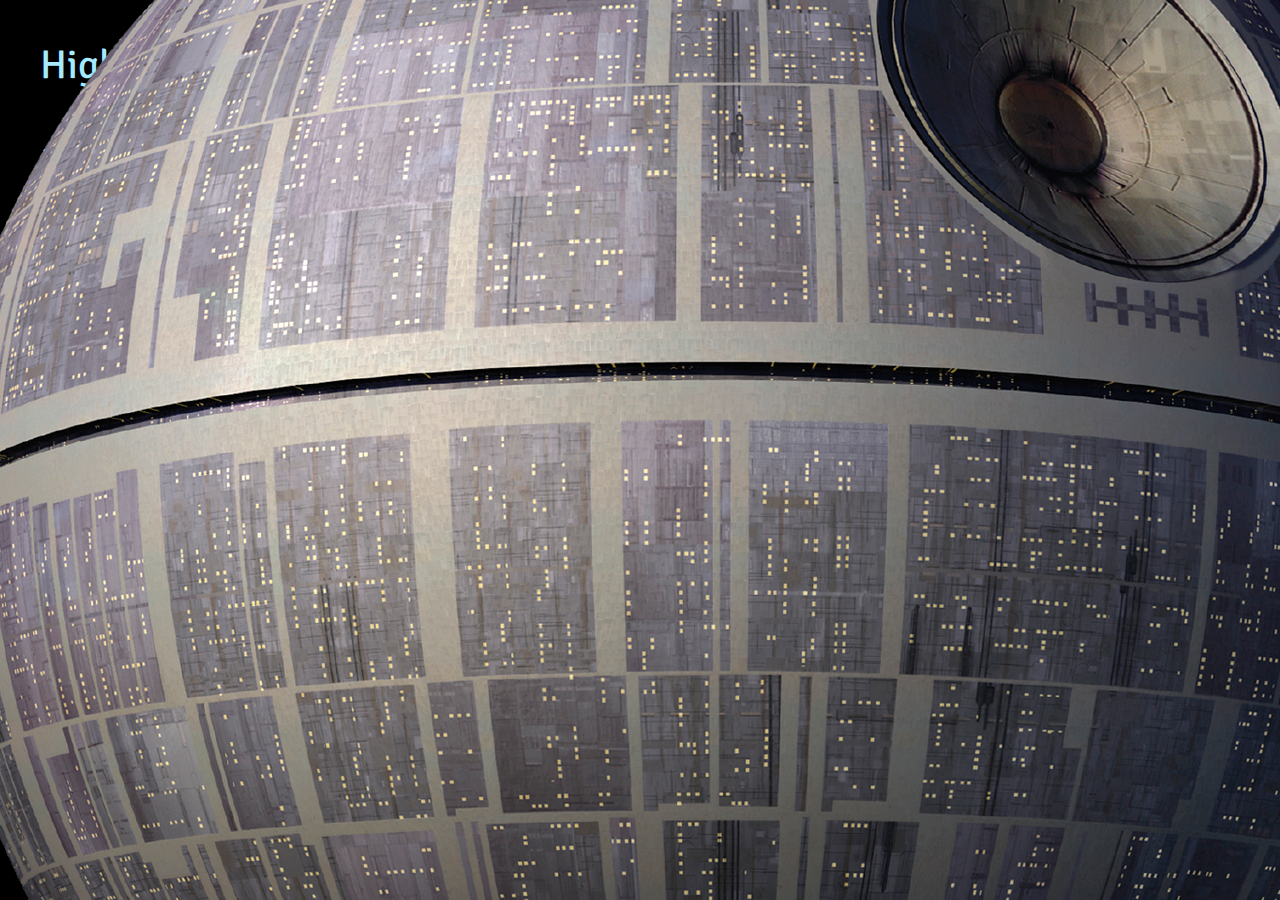
==== report/index.html @ 6322502f "Initialize report page" ====
<!doctype html>
<html>
  <head>
    <title>High Alert Report</title>
    <meta charset="utf-8">
    <link type="text/css" rel="stylesheet" media="screen" href="index.css" />
    <link type="text/css" rel="stylesheet" media="screen" href="space.css" />
    <link href="https://fonts.googleapis.com/css?family=Signika:300,400" rel="stylesheet" />
  </head>
  <body>
    <div class="stars"></div>
    <div class="twinkling"></div>
    <div class="clouds">
      <div class="content">
        <div class="message">
          <h1>High Alert Report</h1>
          <p style="margin-bottom: 0;">
            <span id="starship">13</span> has been spotted in transit toward <span id="planet">2</span>.
            It is known that <span id="person">5</span> is currently there. Take action.
          </p>
        </div>
        <a href="https://www.digia.com" class="darth-vader-link" target="_blank">
          <img
            src="darth-vader.jpg"
            alt="Cookies at www.digia.com"
            title="Cookies at www.digia.com"
            class="darth-vader"
          />
        </a>
        <img src="death-star.png" class="death-star" />
      </div>
    </div>
    <script src="index.js"></script>
  </body>
</html>
---- report/index.css ----
* {
  box-sizing: border-box;
  color: #a6eaff;
  font-family: "Signika", serif;
  font-size: 40px;
  font-weight: 300;
}

body {
  background-color: #000000;
}

h1, h2, h3 {
  font-weight: 400;
  margin-top: 0;
}

.content {
  overflow-y: hidden;
  position: relative;
  height: 100%;
  width: 100%;
}

.message {
  margin: 40px;
  width: 800px;
}

.darth-vader-link {
  margin-top: 170px;
  margin-right: 50px;
  position: absolute;
  right: 0;
  top: 0;
}

.darth-vader {
  width: auto;
  height: 400px;
  transform: rotate(10deg);
}

.death-star {
  position: absolute;
  bottom: -50%;
  right: -20%;
}
---- report/space.css ----
/*
  Outer Space Background by Nazar The Vis Azhar
  https://codepen.io/Nazar_TheVis/pen/zqXMqP
*/

@keyframes move-twink-back {
  from {
    background-position: 0 0;
  }
  to {
    background-position: -10000px 5000px;
  }
}

@-webkit-keyframes move-twink-back {
  from {
    background-position: 0 0;
  }
  to {
    background-position: -10000px 5000px;
  }
}

@-moz-keyframes move-twink-back {
  from {
    background-position: 0 0;
  }
  to {
    background-position: -10000px 5000px;
  }
}

@-ms-keyframes move-twink-back {
  from {
    background-position: 0 0;
  }
  to {
    background-position: -10000px 5000px;
  }
}

@keyframes move-clouds-back {
  from {
    background-position: 0 0;
  }
  to {
    background-position: 10000px 0;
  }
}

@-webkit-keyframes move-clouds-back {
  from {
    background-position: 0 0;
  }
  to {
    background-position: 10000px 0;
  }
}

@-moz-keyframes move-clouds-back {
  from {
    background-position: 0 0;
  }
  to {
    background-position: 10000px 0;
  }
}

@-ms-keyframes move-clouds-back {
  from {
    background-position: 0;
  }
  to {
    background-position: 10000px 0;
  }
}

.stars,
.twinkling,
.clouds {
  position: absolute;
  top: 0;
  left: 0;
  right: 0;
  bottom: 0;
  width: 100%;
  height: 100%;
  display: block;
}

.stars {
  background: #000 url(http://sylvaingarnot.fr/media/stars.png) repeat top center;
  z-index: 0;
}

.twinkling {
  background: transparent url(http://sylvaingarnot.fr/media/twinkling.png) repeat top center;
  z-index: 1;
  -moz-animation: move-twink-back 200s linear infinite;
  -ms-animation: move-twink-back 200s linear infinite;
  -o-animation: move-twink-back 200s linear infinite;
  -webkit-animation: move-twink-back 200s linear infinite;
  animation: move-twink-back 200s linear infinite;
}

.clouds {
  background: transparent url(http://sylvaingarnot.fr/media/clouds.png) repeat top center;
  z-index: 3;
  -moz-animation: move-clouds-back 200s linear infinite;
  -ms-animation: move-clouds-back 200s linear infinite;
  -o-animation: move-clouds-back 200s linear infinite;
  -webkit-animation: move-clouds-back 200s linear infinite;
  animation: move-clouds-back 200s linear infinite;
}
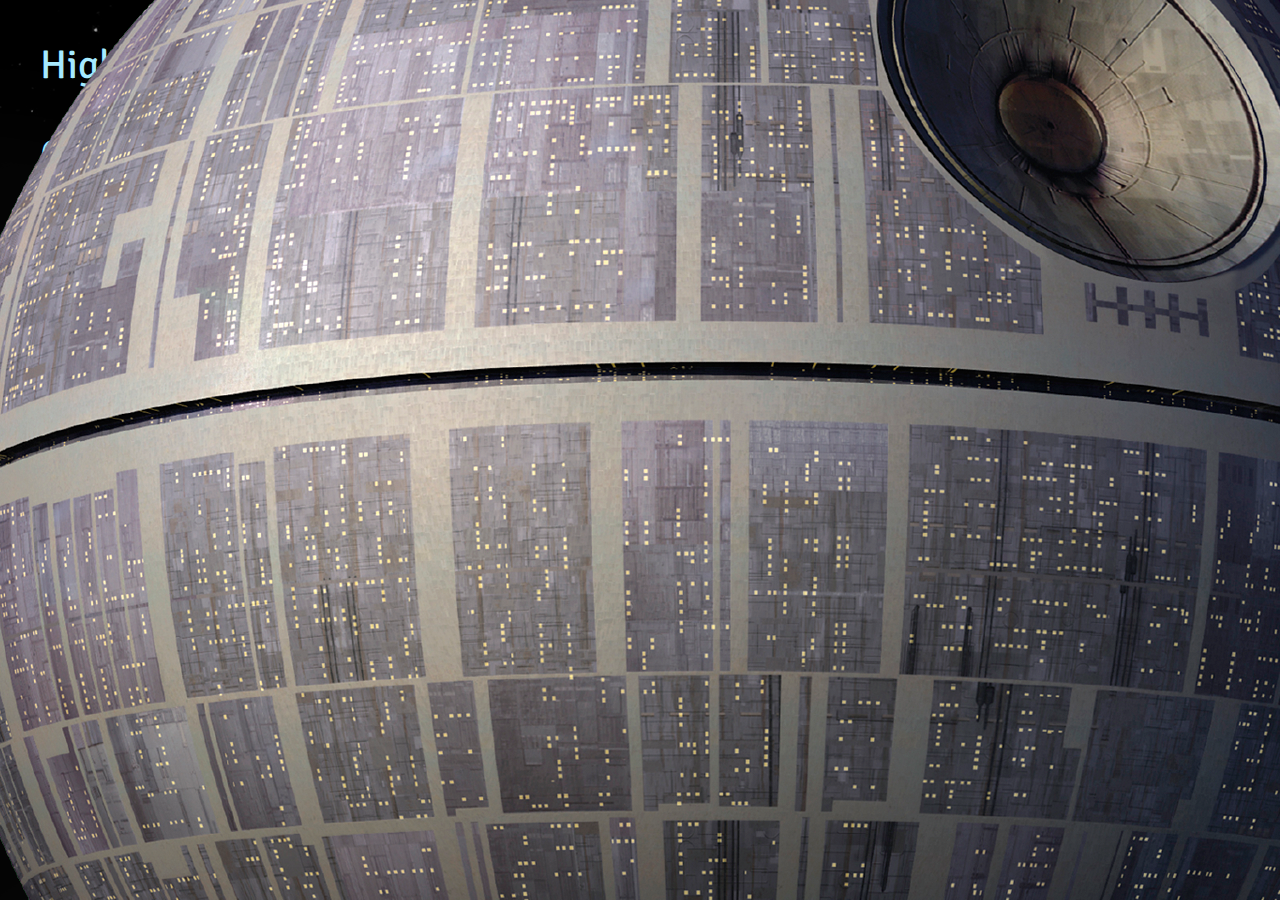
==== commit dbf6d0c4: "Reword message" ====
--- a/report/index.html
+++ b/report/index.html
@@ -15,8 +15,9 @@
         <div class="message">
           <h1>High Alert Report</h1>
           <p style="margin-bottom: 0;">
-            <span id="starship">13</span> has been spotted in transit toward <span id="planet">2</span>.
-            It is known that <span id="person">5</span> is currently there. Take action.
+            Our probes have detected a proximity reading on a <span id="starship">13</span>,
+            bound for <span id="planet">2</span>. We are also aware that <span id="person">5</span>
+            is currently there. Action must be taken immediately.
           </p>
         </div>
         <a href="https://www.digia.com" class="darth-vader-link" target="_blank">
--- a/report/space.css
+++ b/report/space.css
@@ -89,12 +89,12 @@
 }
 
 .stars {
-  background: #000 url(http://sylvaingarnot.fr/media/stars.png) repeat top center;
+  background: #000 url(stars.png) repeat top center;
   z-index: 0;
 }
 
 .twinkling {
-  background: transparent url(http://sylvaingarnot.fr/media/twinkling.png) repeat top center;
+  background: transparent url(twinkling.png) repeat top center;
   z-index: 1;
   -moz-animation: move-twink-back 200s linear infinite;
   -ms-animation: move-twink-back 200s linear infinite;
@@ -104,7 +104,7 @@
 }
 
 .clouds {
-  background: transparent url(http://sylvaingarnot.fr/media/clouds.png) repeat top center;
+  background: transparent url(clouds.png) repeat top center;
   z-index: 3;
   -moz-animation: move-clouds-back 200s linear infinite;
   -ms-animation: move-clouds-back 200s linear infinite;
